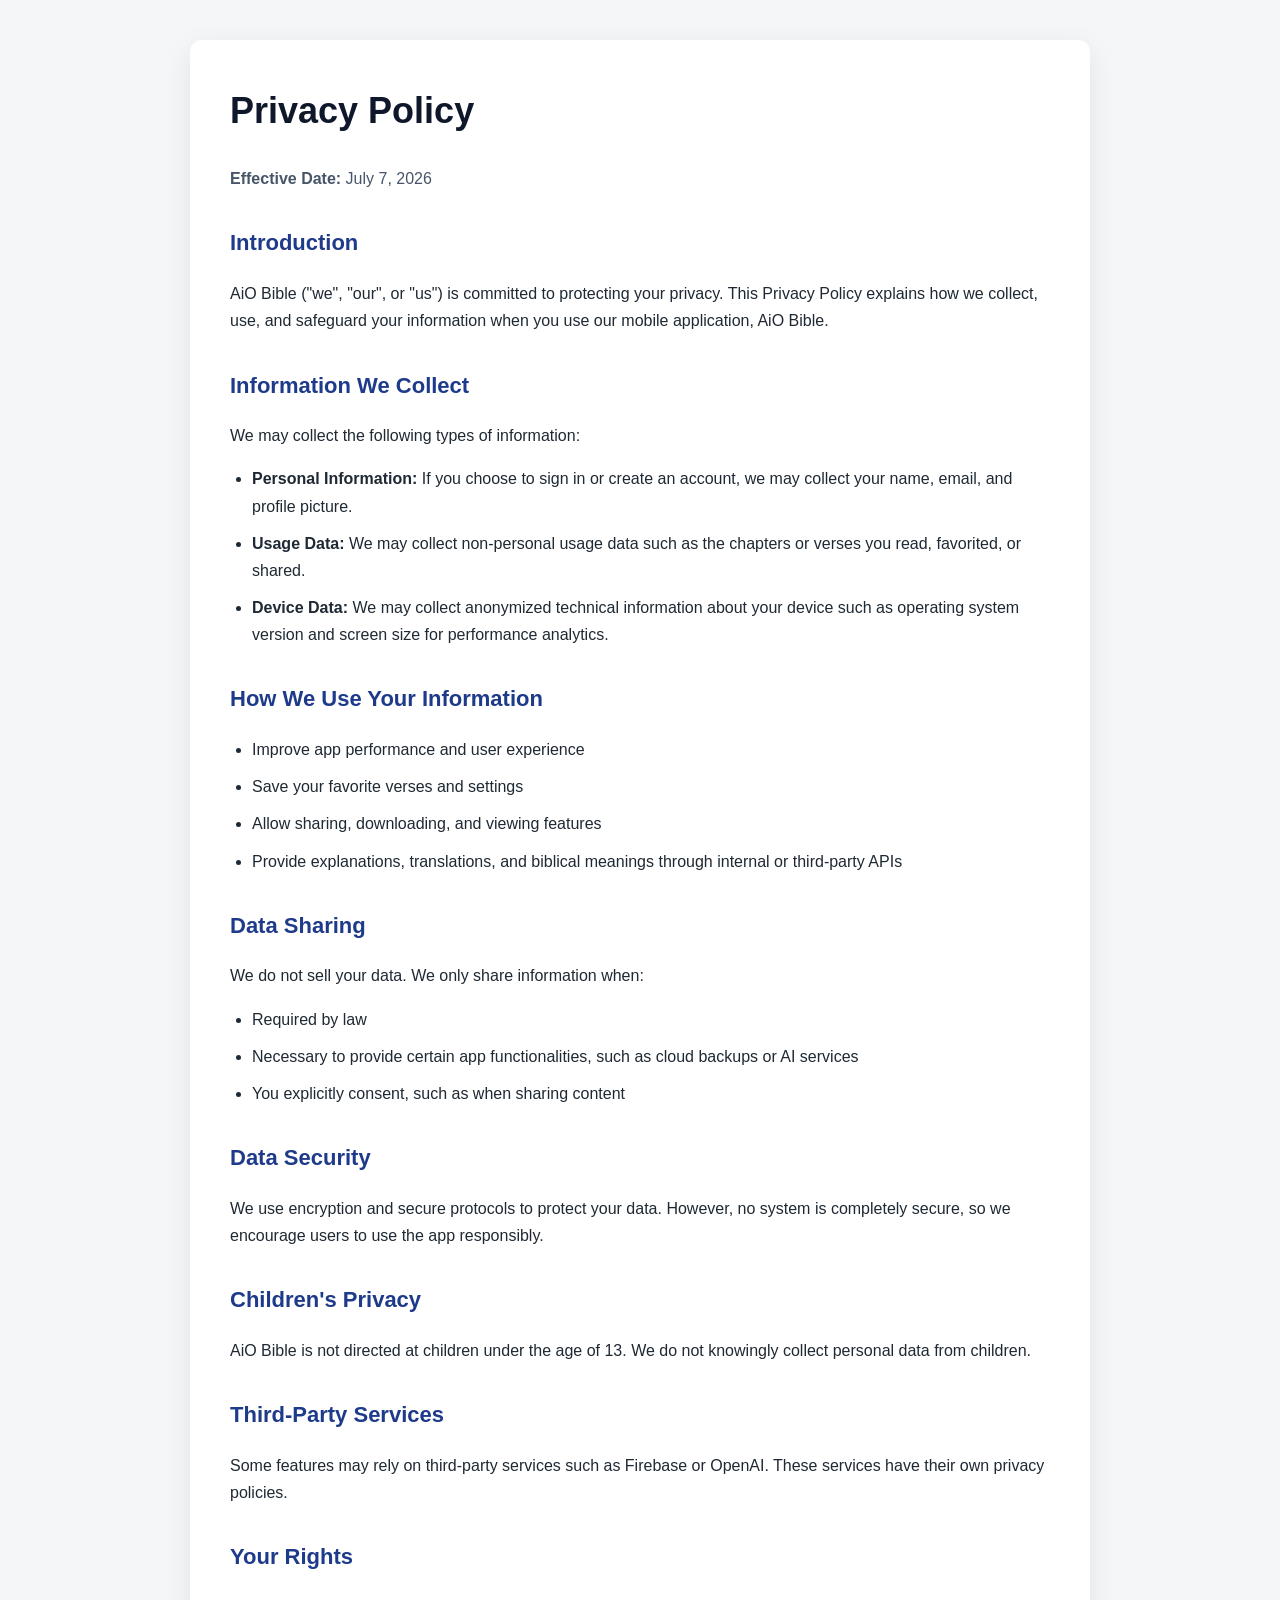
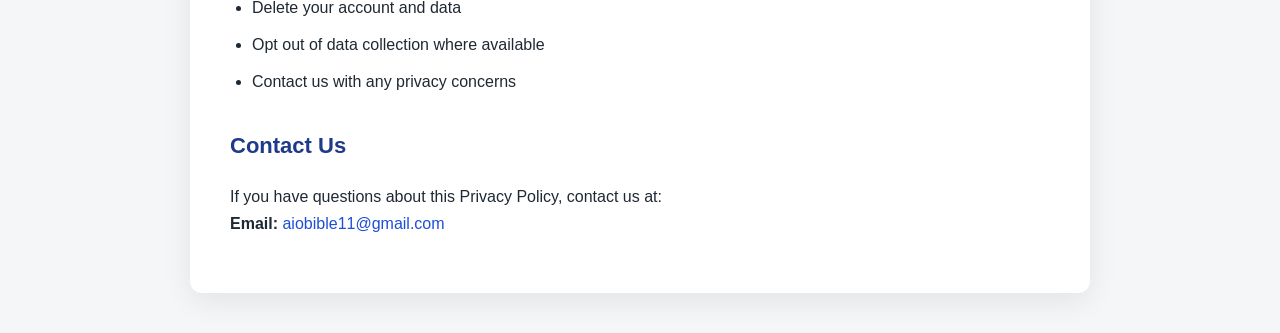
==== index.html @ e2b8ea81 "Added a load privacy page" ====
<!DOCTYPE html>
<html lang="en">
<head>
  <meta charset="UTF-8" />
  <meta name="viewport" content="width=device-width, initial-scale=1.0" />
  <title>AiO Bible Privacy Policy</title>
  <link rel="stylesheet" href="style.css" />
</head>
<body>
  <main class="container">
    <h1>Privacy Policy</h1>
    <p class="date"><strong>Effective Date:</strong> July 7, 2026</p>

    <section>
      <h2>Introduction</h2>
      <p>
        AiO Bible ("we", "our", or "us") is committed to protecting your privacy.
        This Privacy Policy explains how we collect, use, and safeguard your
        information when you use our mobile application, AiO Bible.
      </p>
    </section>

    <section>
      <h2>Information We Collect</h2>
      <p>We may collect the following types of information:</p>
      <ul>
        <li><strong>Personal Information:</strong> If you choose to sign in or create an account, we may collect your name, email, and profile picture.</li>
        <li><strong>Usage Data:</strong> We may collect non-personal usage data such as the chapters or verses you read, favorited, or shared.</li>
        <li><strong>Device Data:</strong> We may collect anonymized technical information about your device such as operating system version and screen size for performance analytics.</li>
      </ul>
    </section>

    <section>
      <h2>How We Use Your Information</h2>
      <ul>
        <li>Improve app performance and user experience</li>
        <li>Save your favorite verses and settings</li>
        <li>Allow sharing, downloading, and viewing features</li>
        <li>Provide explanations, translations, and biblical meanings through internal or third-party APIs</li>
      </ul>
    </section>

    <section>
      <h2>Data Sharing</h2>
      <p>We do not sell your data. We only share information when:</p>
      <ul>
        <li>Required by law</li>
        <li>Necessary to provide certain app functionalities, such as cloud backups or AI services</li>
        <li>You explicitly consent, such as when sharing content</li>
      </ul>
    </section>

    <section>
      <h2>Data Security</h2>
      <p>
        We use encryption and secure protocols to protect your data. However,
        no system is completely secure, so we encourage users to use the app responsibly.
      </p>
    </section>

    <section>
      <h2>Children's Privacy</h2>
      <p>
        AiO Bible is not directed at children under the age of 13. We do not
        knowingly collect personal data from children.
      </p>
    </section>

    <section>
      <h2>Third-Party Services</h2>
      <p>
        Some features may rely on third-party services such as Firebase or OpenAI.
        These services have their own privacy policies.
      </p>
    </section>

    <section>
      <h2>Your Rights</h2>
      <ul>
        <li>Delete your account and data</li>
        <li>Opt out of data collection where available</li>
        <li>Contact us with any privacy concerns</li>
      </ul>
    </section>

    <section>
      <h2>Contact Us</h2>
      <p>
        If you have questions about this Privacy Policy, contact us at:
        <br />
        <strong>Email:</strong>
        <a href="mailto:aiobible11@gmail.com">aiobible11@gmail.com</a>
      </p>
    </section>
  </main>
</body>
</html>
---- style.css ----
* {
  box-sizing: border-box;
}

body {
  margin: 0;
  font-family: Arial, Helvetica, sans-serif;
  background: #f4f6f8;
  color: #1f2933;
  line-height: 1.7;
}

.container {
  max-width: 900px;
  margin: 40px auto;
  padding: 40px;
  background: #ffffff;
  border-radius: 12px;
  box-shadow: 0 8px 30px rgba(0, 0, 0, 0.08);
}

h1 {
  margin-top: 0;
  color: #0f172a;
  font-size: 36px;
}

h2 {
  margin-top: 32px;
  color: #1e3a8a;
  font-size: 22px;
}

.date {
  color: #475569;
  margin-bottom: 30px;
}

ul {
  padding-left: 22px;
}

li {
  margin-bottom: 10px;
}

a {
  color: #1d4ed8;
  text-decoration: none;
}

a:hover {
  text-decoration: underline;
}

@media (max-width: 600px) {
  .container {
    margin: 0;
    padding: 24px;
    border-radius: 0;
  }

  h1 {
    font-size: 30px;
  }
}
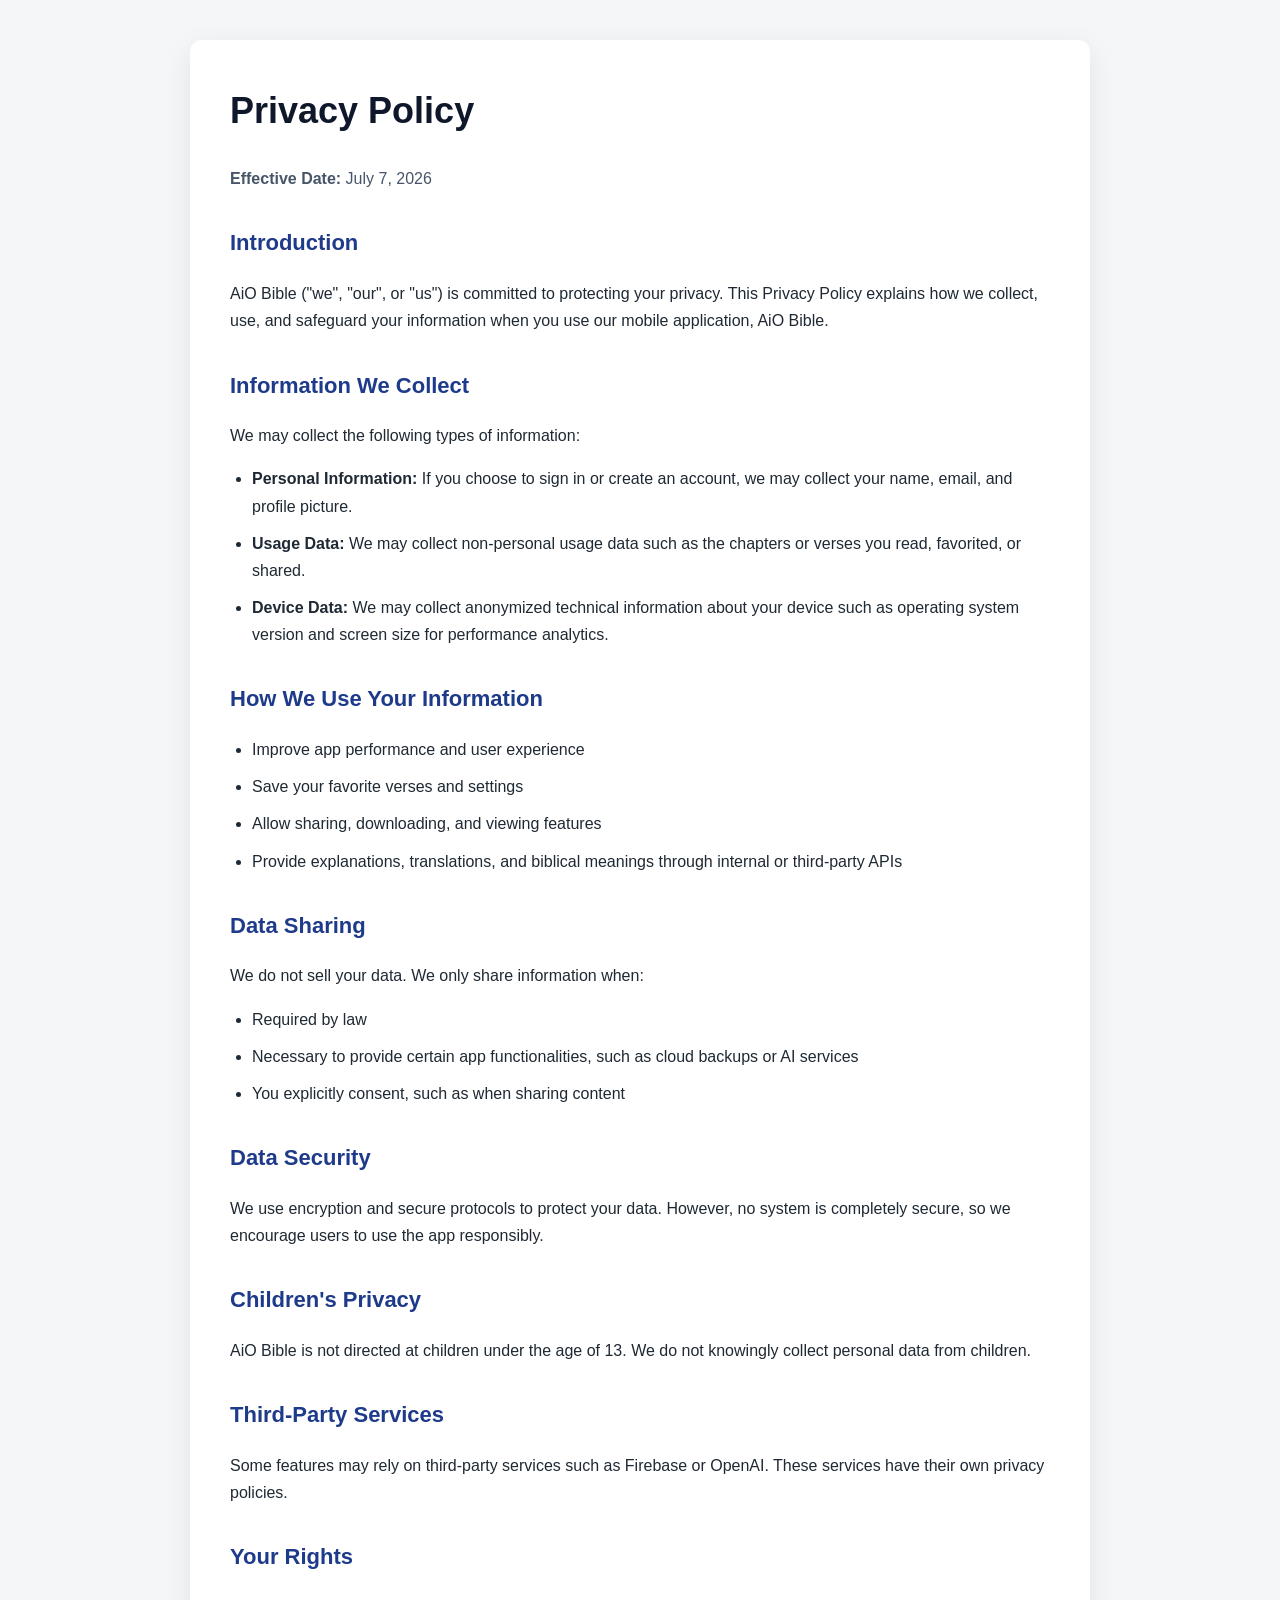
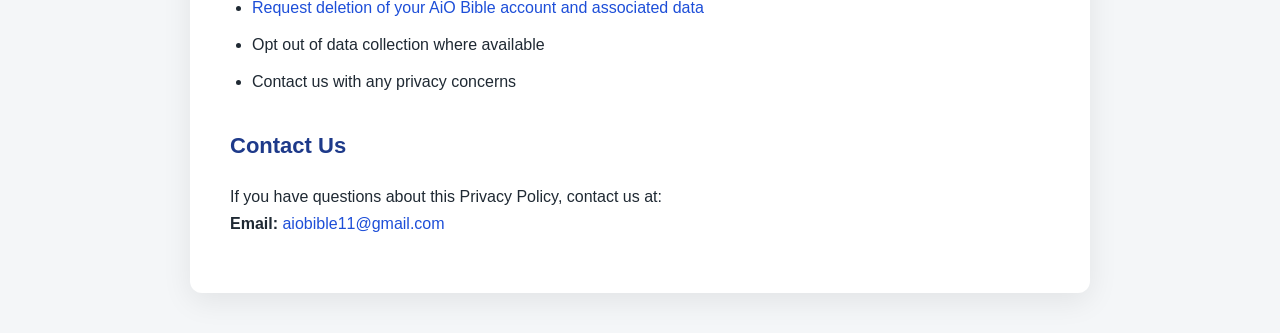
==== commit 313047d3: "Added delete page" ====
--- a/index.html
+++ b/index.html
@@ -77,7 +77,7 @@
     <section>
       <h2>Your Rights</h2>
       <ul>
-        <li>Delete your account and data</li>
+        <li><a href="delete-account.html">Request deletion of your AiO Bible account and associated data</a></li>
         <li>Opt out of data collection where available</li>
         <li>Contact us with any privacy concerns</li>
       </ul>
@@ -94,4 +94,4 @@
     </section>
   </main>
 </body>
-</html>+</html>
--- a/style.css
+++ b/style.css
@@ -36,6 +36,59 @@
   margin-bottom: 30px;
 }
 
+.eyebrow {
+  margin: 30px 0 6px;
+  color: #92400e;
+  font-size: 13px;
+  font-weight: 700;
+  letter-spacing: 0.08em;
+  text-transform: uppercase;
+}
+
+.lead {
+  max-width: 720px;
+  color: #475569;
+  font-size: 18px;
+}
+
+.back-link {
+  margin-bottom: 24px;
+  font-weight: 600;
+}
+
+.request-card {
+  margin-top: 32px;
+  padding: 24px;
+  border: 1px solid #f3d28b;
+  border-radius: 12px;
+  background: #fffbeb;
+}
+
+.request-card h2 {
+  margin-top: 0;
+  color: #78350f;
+}
+
+.button {
+  display: inline-block;
+  margin-top: 8px;
+  padding: 12px 18px;
+  border-radius: 999px;
+  background: #1e3a8a;
+  color: #ffffff;
+  font-weight: 700;
+}
+
+.button:hover {
+  background: #172554;
+  text-decoration: none;
+}
+
+a:focus-visible {
+  outline: 3px solid #f59e0b;
+  outline-offset: 4px;
+}
+
 ul {
   padding-left: 22px;
 }
@@ -60,7 +113,11 @@
     border-radius: 0;
   }
 
+  .request-card {
+    padding: 20px;
+  }
+
   h1 {
     font-size: 30px;
   }
-}+}
